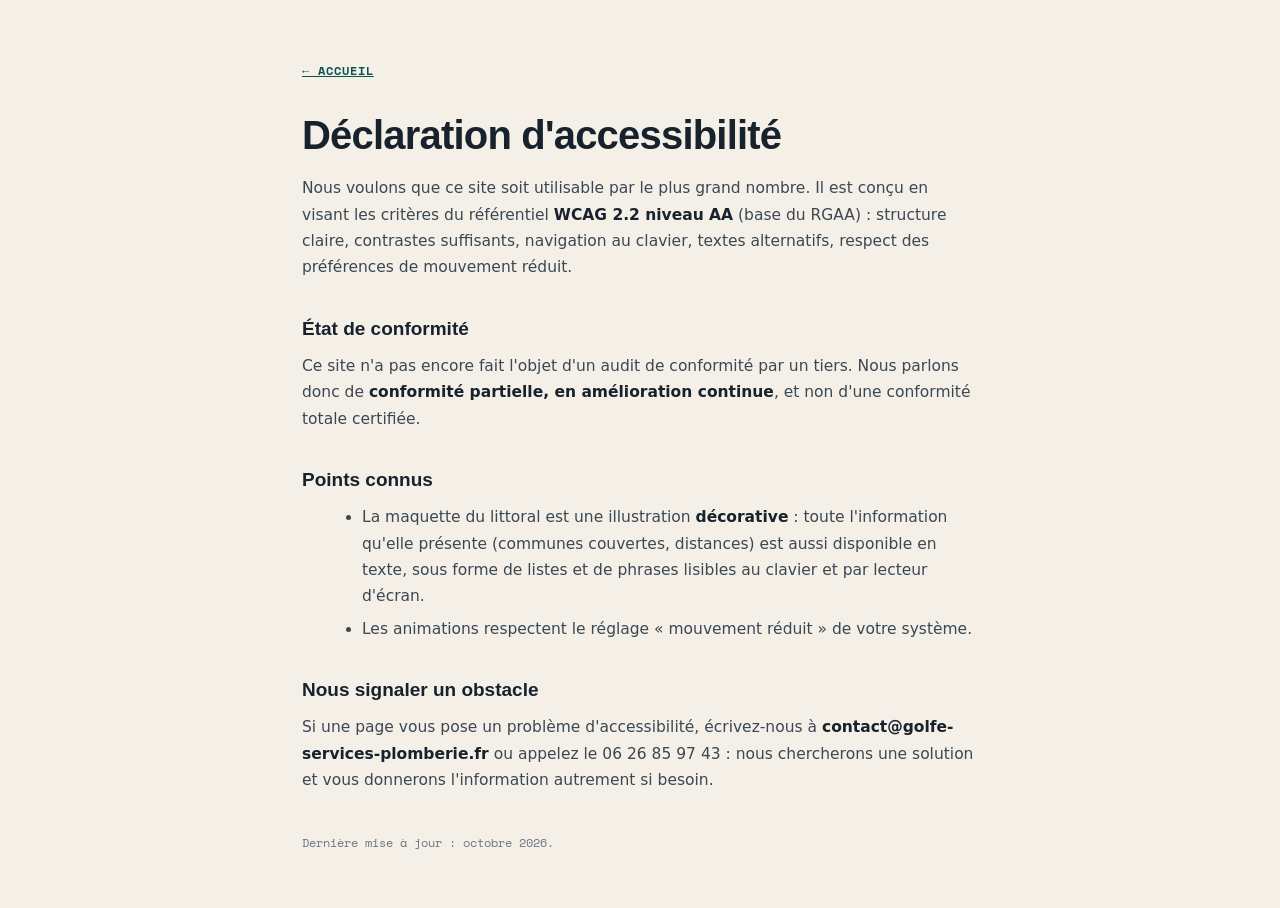
==== accessibilite.html @ 9a11c695 "V2 - refonte claire (hero plomberie, maquette littoral, SEO geo, Rampe) Co-Authored-By: Claude Opus " ====
<!DOCTYPE html>
<html lang="fr">
<head>
<meta charset="UTF-8">
<meta name="viewport" content="width=device-width, initial-scale=1.0">
<meta name="robots" content="noindex, nofollow">
<title>Accessibilité — Golfe Services Plomberie</title>
<link rel="stylesheet" href="assets/couches/polices/polices.css">
<style>
  :root{--paper:#f4f0e8;--ink:#17222c;--ink2:#3b4751;--soft:#6b7681;--accent:#0a544e}
  *{margin:0;box-sizing:border-box}
  body{font-family:'Atkinson',system-ui,sans-serif;background:var(--paper);color:var(--ink2);line-height:1.7;padding:56px 22px;max-width:720px;margin:0 auto}
  a{color:var(--accent)}
  .back{font:700 12px/1 'Space Mono',monospace;letter-spacing:.08em;text-transform:uppercase;color:var(--accent)}
  h1{font-family:'Anybody',sans-serif;font-size:clamp(28px,5vw,40px);color:var(--ink);margin:18px 0 6px;letter-spacing:-.02em}
  h2{font-family:'Anybody',sans-serif;font-size:19px;color:var(--ink);margin-top:32px;margin-bottom:8px}
  p{margin-bottom:12px;font-size:15.5px}
  ul{margin:0 0 12px 20px}li{margin-bottom:6px;font-size:15.5px}
  strong{color:var(--ink)}
  small{display:block;margin-top:40px;color:var(--soft);font:400 12px/1.6 'Space Mono',monospace}
</style>
</head>
<body>
<a class="back" href="index.html">← Accueil</a>
<h1>Déclaration d'accessibilité</h1>

<p>Nous voulons que ce site soit utilisable par le plus grand nombre. Il est conçu en visant les critères du référentiel <strong>WCAG 2.2 niveau AA</strong> (base du RGAA) : structure claire, contrastes suffisants, navigation au clavier, textes alternatifs, respect des préférences de mouvement réduit.</p>

<h2>État de conformité</h2>
<p>Ce site n'a pas encore fait l'objet d'un audit de conformité par un tiers. Nous parlons donc de <strong>conformité partielle, en amélioration continue</strong>, et non d'une conformité totale certifiée.</p>

<h2>Points connus</h2>
<ul>
  <li>La maquette du littoral est une illustration <strong>décorative</strong> : toute l'information qu'elle présente (communes couvertes, distances) est aussi disponible en texte, sous forme de listes et de phrases lisibles au clavier et par lecteur d'écran.</li>
  <li>Les animations respectent le réglage « mouvement réduit » de votre système.</li>
</ul>

<h2>Nous signaler un obstacle</h2>
<p>Si une page vous pose un problème d'accessibilité, écrivez-nous à <strong>contact@golfe-services-plomberie.fr</strong> ou appelez le 06 26 85 97 43 : nous chercherons une solution et vous donnerons l'information autrement si besoin.</p>

<small>Dernière mise à jour : octobre 2026.</small>
</body>
</html>
---- assets/couches/polices/polices.css ----
@font-face{font-family:'Anybody';font-weight:100 900;font-stretch:50% 150%;font-display:swap;src:url(anybody.woff2) format('woff2')}
@font-face{font-family:'Atkinson';font-weight:400;font-display:swap;src:url(atkinson-normal-400.woff2) format('woff2')}
@font-face{font-family:'Atkinson';font-weight:700;font-display:swap;src:url(atkinson-normal-700.woff2) format('woff2')}
@font-face{font-family:'Space Mono';font-weight:400;font-display:swap;src:url(spacemono-400.woff2) format('woff2')}
@font-face{font-family:'Space Mono';font-weight:700;font-display:swap;src:url(spacemono-700.woff2) format('woff2')}
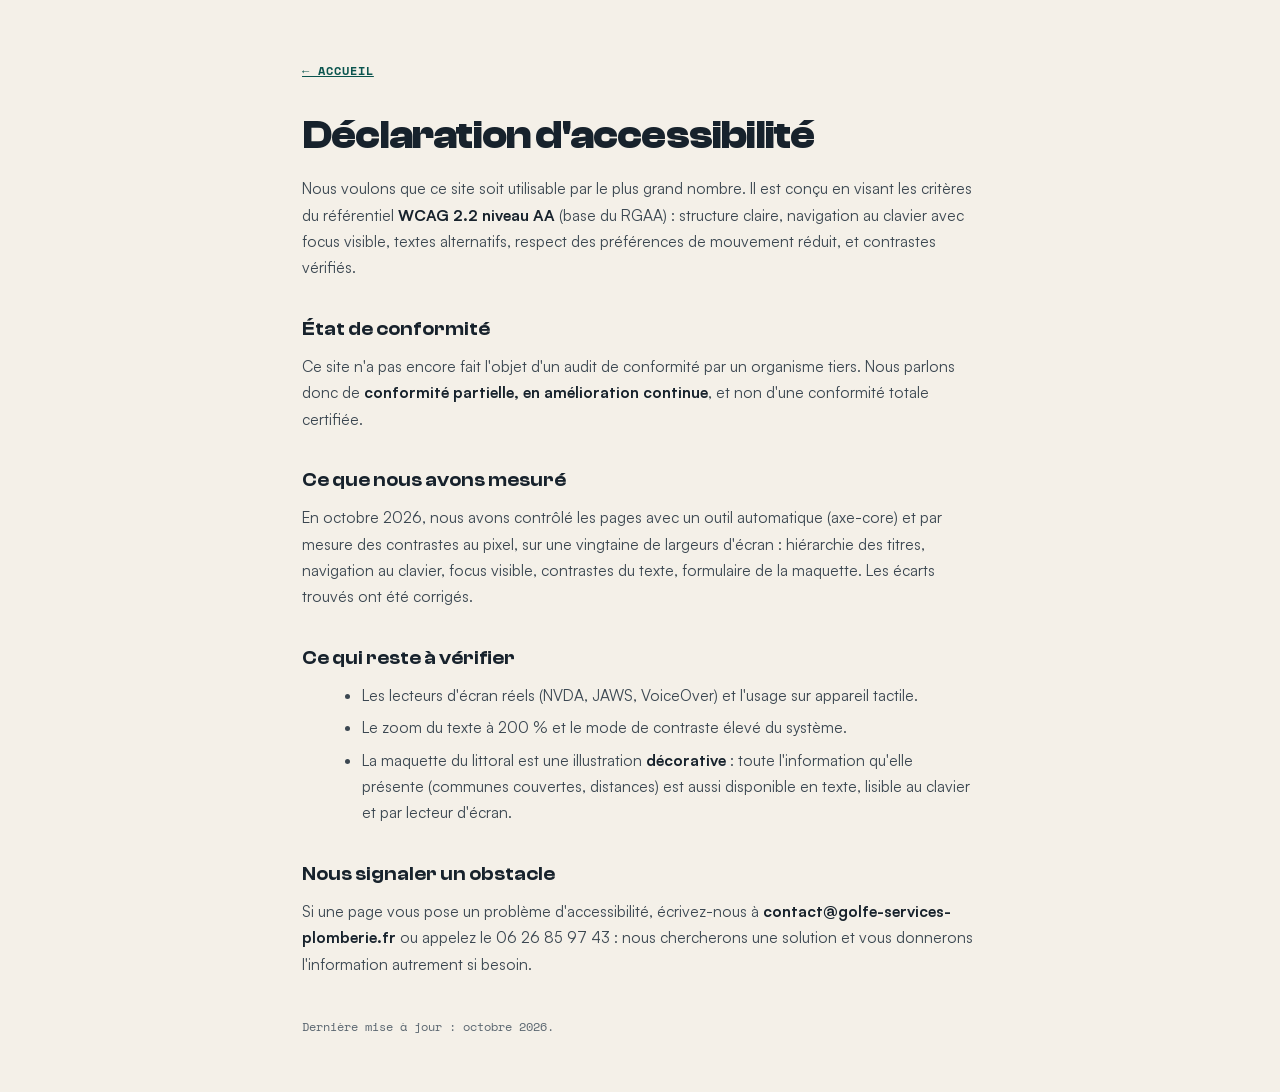
==== commit 8f396699: "Golfe Services Plomberie V2 — logo, typo Clash Display + Satoshi, copie dialoguiste + corrections re" ====
--- a/accessibilite.html
+++ b/accessibilite.html
@@ -5,15 +5,17 @@
 <meta name="viewport" content="width=device-width, initial-scale=1.0">
 <meta name="robots" content="noindex, nofollow">
 <title>Accessibilité — Golfe Services Plomberie</title>
+<link rel="icon" href="favicon.svg" type="image/svg+xml">
+<link rel="stylesheet" href="fonts/fontes.css">
 <link rel="stylesheet" href="assets/couches/polices/polices.css">
 <style>
-  :root{--paper:#f4f0e8;--ink:#17222c;--ink2:#3b4751;--soft:#6b7681;--accent:#0a544e}
+  :root{--paper:#f4f0e8;--ink:#17222c;--ink2:#3b4751;--soft:#5a6670;--accent:#0a544e}
   *{margin:0;box-sizing:border-box}
-  body{font-family:'Atkinson',system-ui,sans-serif;background:var(--paper);color:var(--ink2);line-height:1.7;padding:56px 22px;max-width:720px;margin:0 auto}
+  body{font-family:'Satoshi',system-ui,sans-serif;background:var(--paper);color:var(--ink2);line-height:1.7;padding:56px 22px;max-width:720px;margin:0 auto}
   a{color:var(--accent)}
   .back{font:700 12px/1 'Space Mono',monospace;letter-spacing:.08em;text-transform:uppercase;color:var(--accent)}
-  h1{font-family:'Anybody',sans-serif;font-size:clamp(28px,5vw,40px);color:var(--ink);margin:18px 0 6px;letter-spacing:-.02em}
-  h2{font-family:'Anybody',sans-serif;font-size:19px;color:var(--ink);margin-top:32px;margin-bottom:8px}
+  h1{font-family:'Clash Display',sans-serif;font-weight:700;font-size:clamp(28px,5vw,40px);color:var(--ink);margin:18px 0 6px;letter-spacing:-.02em}
+  h2{font-family:'Clash Display',sans-serif;font-weight:600;font-size:19px;color:var(--ink);margin-top:32px;margin-bottom:8px}
   p{margin-bottom:12px;font-size:15.5px}
   ul{margin:0 0 12px 20px}li{margin-bottom:6px;font-size:15.5px}
   strong{color:var(--ink)}
@@ -21,23 +23,29 @@
 </style>
 </head>
 <body>
-<a class="back" href="index.html">← Accueil</a>
+<main>
+<a class="back" href="/">← Accueil</a>
 <h1>Déclaration d'accessibilité</h1>
 
-<p>Nous voulons que ce site soit utilisable par le plus grand nombre. Il est conçu en visant les critères du référentiel <strong>WCAG 2.2 niveau AA</strong> (base du RGAA) : structure claire, contrastes suffisants, navigation au clavier, textes alternatifs, respect des préférences de mouvement réduit.</p>
+<p>Nous voulons que ce site soit utilisable par le plus grand nombre. Il est conçu en visant les critères du référentiel <strong>WCAG 2.2 niveau AA</strong> (base du RGAA) : structure claire, navigation au clavier avec focus visible, textes alternatifs, respect des préférences de mouvement réduit, et contrastes vérifiés.</p>
 
 <h2>État de conformité</h2>
-<p>Ce site n'a pas encore fait l'objet d'un audit de conformité par un tiers. Nous parlons donc de <strong>conformité partielle, en amélioration continue</strong>, et non d'une conformité totale certifiée.</p>
+<p>Ce site n'a pas encore fait l'objet d'un audit de conformité par un organisme tiers. Nous parlons donc de <strong>conformité partielle, en amélioration continue</strong>, et non d'une conformité totale certifiée.</p>
 
-<h2>Points connus</h2>
+<h2>Ce que nous avons mesuré</h2>
+<p>En octobre 2026, nous avons contrôlé les pages avec un outil automatique (axe-core) et par mesure des contrastes au pixel, sur une vingtaine de largeurs d'écran : hiérarchie des titres, navigation au clavier, focus visible, contrastes du texte, formulaire de la maquette. Les écarts trouvés ont été corrigés.</p>
+
+<h2>Ce qui reste à vérifier</h2>
 <ul>
-  <li>La maquette du littoral est une illustration <strong>décorative</strong> : toute l'information qu'elle présente (communes couvertes, distances) est aussi disponible en texte, sous forme de listes et de phrases lisibles au clavier et par lecteur d'écran.</li>
-  <li>Les animations respectent le réglage « mouvement réduit » de votre système.</li>
+  <li>Les lecteurs d'écran réels (NVDA, JAWS, VoiceOver) et l'usage sur appareil tactile.</li>
+  <li>Le zoom du texte à 200 % et le mode de contraste élevé du système.</li>
+  <li>La maquette du littoral est une illustration <strong>décorative</strong> : toute l'information qu'elle présente (communes couvertes, distances) est aussi disponible en texte, lisible au clavier et par lecteur d'écran.</li>
 </ul>
 
 <h2>Nous signaler un obstacle</h2>
 <p>Si une page vous pose un problème d'accessibilité, écrivez-nous à <strong>contact@golfe-services-plomberie.fr</strong> ou appelez le 06 26 85 97 43 : nous chercherons une solution et vous donnerons l'information autrement si besoin.</p>
 
 <small>Dernière mise à jour : octobre 2026.</small>
+</main>
 </body>
 </html>
--- a/fonts/fontes.css
+++ b/fonts/fontes.css
@@ -0,0 +1,37 @@
+/* Polices auto-hébergées — Golfe Services Plomberie
+   Clash Display (titres) + Satoshi (texte). Aucun CDN : seul le woff2 local est servi,
+   conforme à la CSP font-src 'self'. Fontshare / Indian Type Foundry, licence gratuite. */
+
+/* ---- Clash Display ---- */
+@font-face{
+  font-family:'Clash Display';
+  src:url('JTSL5QESUXATU47LCPUNHZQBDDIWDOSW.woff2') format('woff2');
+  font-weight:500;font-style:normal;font-display:swap;
+}
+@font-face{
+  font-family:'Clash Display';
+  src:url('Z3MGHFHX6DCTLQ55LJYRJ5MDCZPMFZU6.woff2') format('woff2');
+  font-weight:600;font-style:normal;font-display:swap;
+}
+@font-face{
+  font-family:'Clash Display';
+  src:url('53RZKGODFYDW3QHTIL7IPOWTBCSUEZK7.woff2') format('woff2');
+  font-weight:700;font-style:normal;font-display:swap;
+}
+
+/* ---- Satoshi ---- */
+@font-face{
+  font-family:'Satoshi';
+  src:url('KFIAZD4RUMEZIYV6FQ3T3GP5PDBDB6JY.woff2') format('woff2');
+  font-weight:400;font-style:normal;font-display:swap;
+}
+@font-face{
+  font-family:'Satoshi';
+  src:url('7AHDUZ4A7LFLVFUIFSARGIWCRQJHISQP.woff2') format('woff2');
+  font-weight:500;font-style:normal;font-display:swap;
+}
+@font-face{
+  font-family:'Satoshi';
+  src:url('GHM6WVH6MILNYOOCXHXB5GTSGNTMGXZR.woff2') format('woff2');
+  font-weight:700;font-style:normal;font-display:swap;
+}
--- a/assets/couches/polices/polices.css
+++ b/assets/couches/polices/polices.css
@@ -1,5 +1,2 @@
-@font-face{font-family:'Anybody';font-weight:100 900;font-stretch:50% 150%;font-display:swap;src:url(anybody.woff2) format('woff2')}
-@font-face{font-family:'Atkinson';font-weight:400;font-display:swap;src:url(atkinson-normal-400.woff2) format('woff2')}
-@font-face{font-family:'Atkinson';font-weight:700;font-display:swap;src:url(atkinson-normal-700.woff2) format('woff2')}
 @font-face{font-family:'Space Mono';font-weight:400;font-display:swap;src:url(spacemono-400.woff2) format('woff2')}
 @font-face{font-family:'Space Mono';font-weight:700;font-display:swap;src:url(spacemono-700.woff2) format('woff2')}
